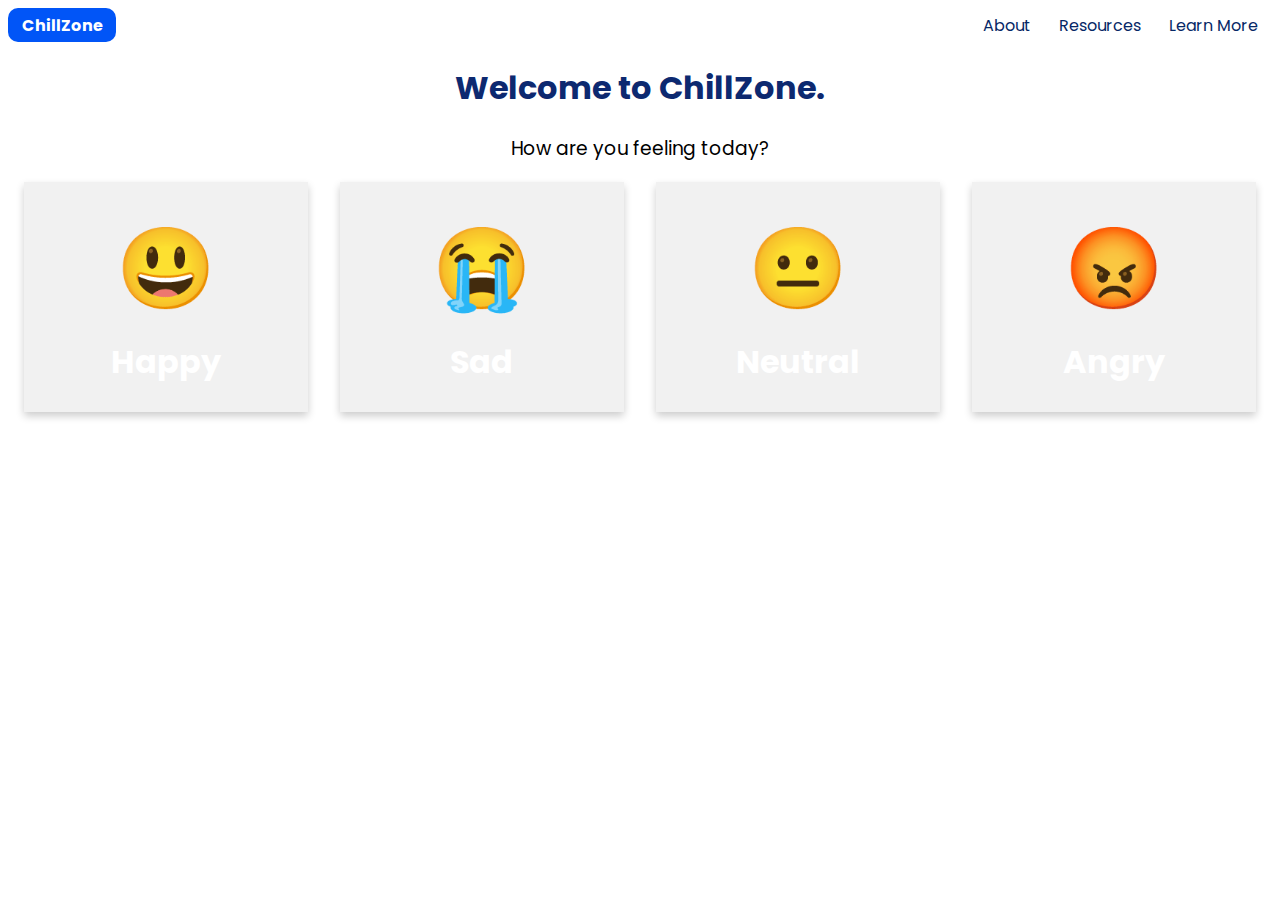
==== index.html @ 434ec3a8 "feat: created card structure" ====
<!Doctype html>
<html>
    <head>
        <link rel="stylesheet" href="files/css/stylesheets.css">
        <script src="myscripts.js"></script>
        <title>ChillZone | Home Page</title>
    </head>

    <body>
        <ul>
            <li style="float:left"><a class="banner" href="#about">ChillZone</a></li>
            <div style="float: right;">
                <li><a href="">About</a></li>
                <li><a href="">Resources</a></li>
                <li><a href="">Learn More</a></li>
            </div>
          </ul>
        <div class = "homepage">
            
            <h1 class="title">Welcome to ChillZone.</h1>
            <h3>How are you feeling today?</h3>

            <div class="cards">
                <div class="card">
                    <h3 class="emoji">😃</h3>
                    <h3 class="subtitle">Happy</h3>
                </div>
                <div class="card">
                    <h3 class="emoji">😭</h3>
                    <h3 class="subtitle">Sad</h3>
                </div>
                <div class="card">
                    <h3 class="emoji">😐</h3>
                    <h3 class="subtitle">Neutral</h3>
                </div>
                <div class="card">
                    <h3 class="emoji">😡</h3>
                    <h3 class="subtitle">Angry</h3>
                </div>
            </div>
            <!-- <a href = "files/happy.html"><button class = "happy">Happy</button></a>
            <a href = "files/sad.html"><button class = "sad">Sad</button></a><br><br>
        

            <a href = "files/angry.html"><button class = "angry">Angry</button></a>
            <a href = "files/neutral.html"><button class = "neutral">Neutral</button></a><br> -->

            <!-- <img src = "images/Logo.JPG" alt = "Logo with name and tree" style = "width: 500px;"> -->
           

        </div>
    </body>

</html>
---- files/css/stylesheets.css ----
/*https://stackoverflow.com/questions/21590343/how-to-display-a-gif-fullscreen-for-a-webpage-background/21590382*/
/*https://codepen.io/MattWindle/pen/perZRG*/

@import url('https://fonts.googleapis.com/css2?family=Poppins:wght@400;700&display=swap');


/* Navbar Code */

ul {
    list-style-type: none;
    margin: 0;
    padding: 0;
    overflow: hidden;
  }
  
  li {
    float: left;
  }
  
  li a {
    display: block;
    color: #062766;
    text-align: center;
    padding: 5px 14px;
    text-decoration: none;
  }
  
  
  .banner {
    background-color: #0155F7;
    color: white;
    border-radius: 10px;
    font-weight: 700;
    width: 5rem;
    height: 1.5rem;
  }

  .cards .card {
    box-shadow: 0 4px 8px 0 rgba(0, 0, 0, 0.2); /* this adds the "card" effect */
    padding: 16px;
    text-align: center;
    width: 20%;
    background-color: #f1f1f1;
  }

  .cards{
      display: flex;
      margin: auto;
      justify-content: space-around;
  }

  .card .emoji{
      font-size: 5rem;
      margin: 10px;
  }

  .card .subtitle{
    font-weight: 700;
    color: white;
    font-size: 2rem;
    margin-top: 10px;
    margin-bottom: 10px;
  }


.homepage{
    text-align: center;
    color: black;
}

body{
    text-align: center;
    color: yellow;
    font-family: 'Poppins', sans-serif;
}

.button{
    border: none;
    color: white;
    padding: 20px;
    text-align: center;
    text-decoration: none;
    display: inline-block;
    font-size: 16px;
    margin: 4px 2px;
    cursor: pointer;
    border-radius: 8px;
    
}

.Logo{
    text-align: left;
}
.happy {
    background-color: yellow;
    width: 200px;
    height: 50px;
}

.sad {
    background-color: blue;
    width: 200px;
    height: 50px;
}


.angry {
    background-color: red;
    width: 200px;
    height: 50px;
}

.neutral {
    background-color: green;
    width: 200px;
    height: 50px;
}

     
.column {
    float: left;
    width: 30%;
    text-align: center;
}

.column1 {
    float: left;
    width: 40%;
    text-align: center;
}

.row:after {
    content: "";
    display: table;
    clear: both;
}

.divide{
    padding: 2px;
    margin: 2px;
}

h3{
    font-weight: normal;
}

.title{
    color: #0D2970;
}
.change{
    color: blue;
}
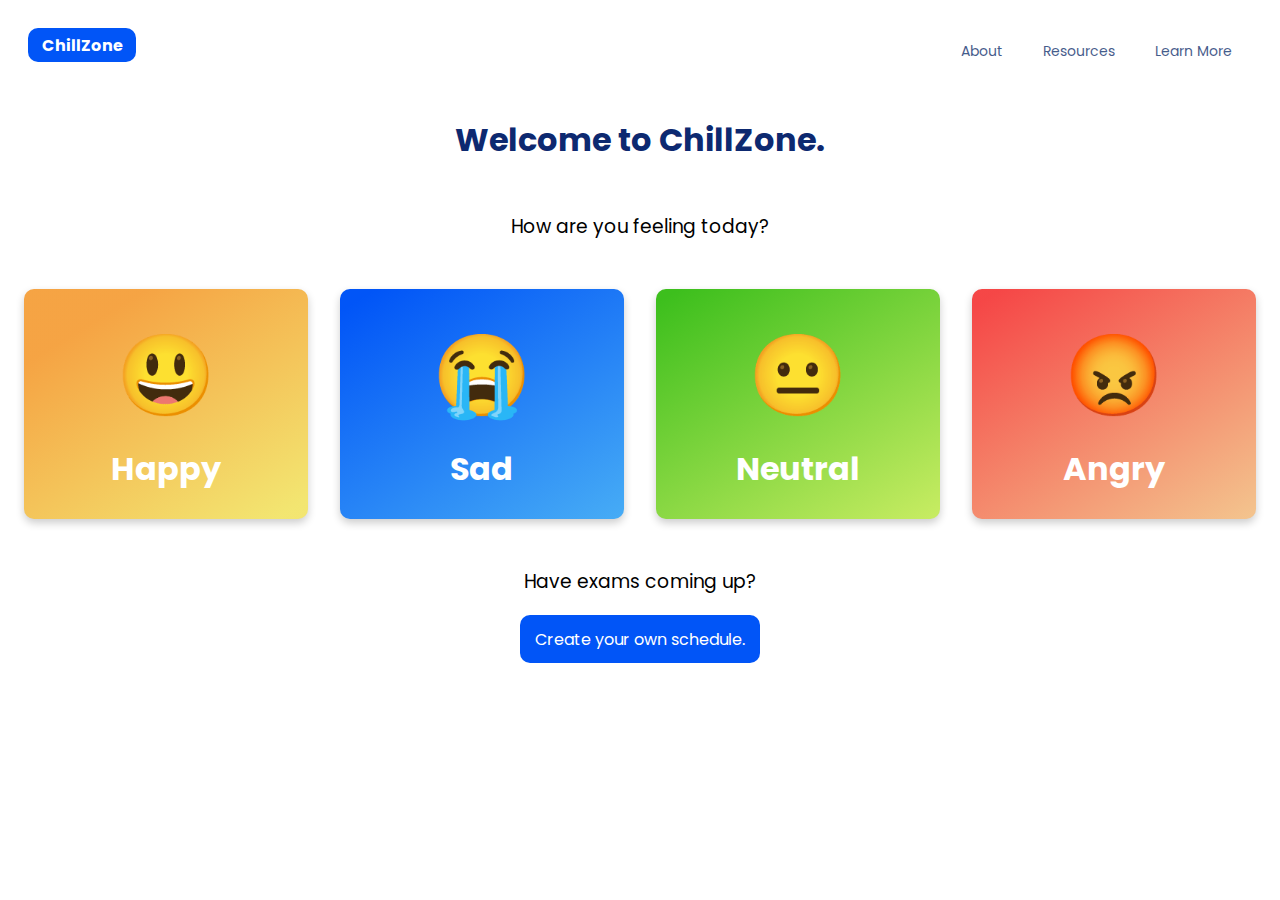
==== commit 2b936087: "feat: finish home page" ====
--- a/index.html
+++ b/index.html
@@ -10,9 +10,9 @@
         <ul>
             <li style="float:left"><a class="banner" href="#about">ChillZone</a></li>
             <div style="float: right;">
-                <li><a href="">About</a></li>
-                <li><a href="">Resources</a></li>
-                <li><a href="">Learn More</a></li>
+                <li><a href="" class="nav-link-ltr nav-link">About</a></li>
+                <li><a href="" class="nav-link-ltr nav-link">Resources</a></li>
+                <li><a href="" class="nav-link-ltr nav-link">Learn More</a></li>
             </div>
           </ul>
         <div class = "homepage">
@@ -21,23 +21,26 @@
             <h3>How are you feeling today?</h3>
 
             <div class="cards">
-                <div class="card">
+                <div class="card orange">
                     <h3 class="emoji">😃</h3>
                     <h3 class="subtitle">Happy</h3>
                 </div>
-                <div class="card">
+                <div class="card blue">
                     <h3 class="emoji">😭</h3>
                     <h3 class="subtitle">Sad</h3>
                 </div>
-                <div class="card">
+                <div class="card green">
                     <h3 class="emoji">😐</h3>
                     <h3 class="subtitle">Neutral</h3>
                 </div>
-                <div class="card">
+                <div class="card red">
                     <h3 class="emoji">😡</h3>
                     <h3 class="subtitle">Angry</h3>
                 </div>
             </div>
+
+            <h3>Have exams coming up?</h3>
+            <button class="exam-button">Create your own schedule.</button>
             <!-- <a href = "files/happy.html"><button class = "happy">Happy</button></a>
             <a href = "files/sad.html"><button class = "sad">Sad</button></a><br><br>
         
--- a/files/css/stylesheets.css
+++ b/files/css/stylesheets.css
@@ -11,10 +11,42 @@
     margin: 0;
     padding: 0;
     overflow: hidden;
+    padding: 20px;
   }
   
   li {
     float: left;
+  }
+
+  .nav-link-ltr::before {
+    width: 0%;
+    bottom: 10px;
+  }
+  
+  .nav-link-ltr:hover::before {
+    width: 100%;
+  }
+
+  .nav-link {
+    font-size: 14px;
+    text-decoration: none;
+    padding: 13px 0px;
+    margin: 0px 20px;
+    display: inline-block;
+    position: relative;
+    opacity: 0.75;
+  }
+  
+  .nav-link:hover {
+    opacity: 1;
+  }
+  
+  .nav-link::before {
+    transition: 300ms;
+    height: 3px;
+    content: "";
+    position: absolute;
+    background-color: #0255F7;
   }
   
   li a {
@@ -35,23 +67,50 @@
     height: 1.5rem;
   }
 
+    /* Cards Code */
+
   .cards .card {
+    transition: all .3s;
     box-shadow: 0 4px 8px 0 rgba(0, 0, 0, 0.2); /* this adds the "card" effect */
     padding: 16px;
     text-align: center;
     width: 20%;
+    border-radius: 10px;
     background-color: #f1f1f1;
   }
 
   .cards{
       display: flex;
       margin: auto;
+      margin-top: 3rem;
       justify-content: space-around;
   }
 
   .card .emoji{
       font-size: 5rem;
       margin: 10px;
+  }
+
+  .card:hover{
+      cursor: pointer;
+      transform: scale(1.05);
+      box-shadow: 0 8px 12px 0 rgba(0, 0, 0, 0.2); /* this adds the "card" effect */
+  }
+
+  .orange{
+    background: linear-gradient(148.8deg, rgba(247, 134, 1, 0.72) 18.69%, rgba(244, 220, 4, 0.54) 95.21%);
+  }
+
+  .blue{
+    background: linear-gradient(148.62deg, #0155F7 5.38%, rgba(1, 144, 247, 0.71) 100%);
+  }
+
+  .green{
+    background: linear-gradient(148.86deg, #3DBF1D 3.45%, rgba(187, 235, 51, 0.75) 100%);
+  }
+
+  .red{
+    background: linear-gradient(148.14deg, rgba(247, 1, 1, 0.71) 4.39%, rgba(247, 134, 1, 0.41) 100%);
   }
 
   .card .subtitle{
@@ -66,6 +125,23 @@
 .homepage{
     text-align: center;
     color: black;
+}
+
+.exam-button{
+    color: #FFFFFF;
+    background: #0155F7;
+    border-radius: 10px;
+    transition: background 1s;
+    height: 3rem;
+    width: 15rem;
+    border: none;
+    font-size: 1rem;
+    font-family: 'Poppins', sans-serif;
+}
+
+.exam-button:hover{
+    cursor: pointer;
+    background: #0a41af;
 }
 
 body{
@@ -142,6 +218,7 @@
 
 h3{
     font-weight: normal;
+    margin-top: 3rem;
 }
 
 .title{
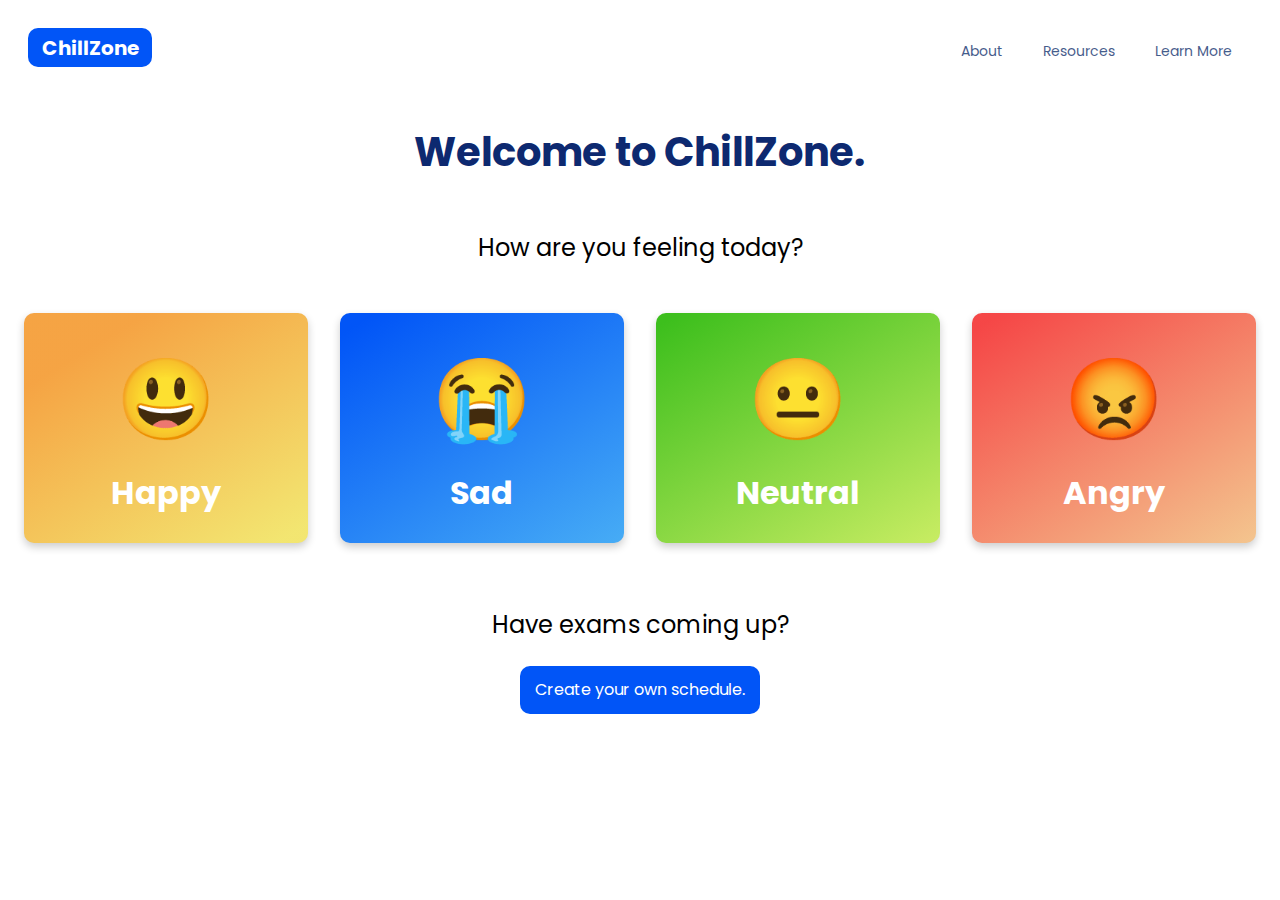
==== commit 81cbd2e4: "feat: update home page" ====
--- a/index.html
+++ b/index.html
@@ -21,25 +21,25 @@
             <h3>How are you feeling today?</h3>
 
             <div class="cards">
-                <div class="card orange">
+                <div class="card orange" id="happy">
                     <h3 class="emoji">😃</h3>
                     <h3 class="subtitle">Happy</h3>
                 </div>
-                <div class="card blue">
+                <div class="card blue" id="sad">
                     <h3 class="emoji">😭</h3>
                     <h3 class="subtitle">Sad</h3>
                 </div>
-                <div class="card green">
+                <div class="card green" id="neutral">
                     <h3 class="emoji">😐</h3>
                     <h3 class="subtitle">Neutral</h3>
                 </div>
-                <div class="card red">
+                <div class="card red" id="angry">
                     <h3 class="emoji">😡</h3>
                     <h3 class="subtitle">Angry</h3>
                 </div>
             </div>
 
-            <h3>Have exams coming up?</h3>
+            <h3 style="margin-top: 4rem;">Have exams coming up?</h3>
             <button class="exam-button">Create your own schedule.</button>
             <!-- <a href = "files/happy.html"><button class = "happy">Happy</button></a>
             <a href = "files/sad.html"><button class = "sad">Sad</button></a><br><br>
@@ -52,6 +52,7 @@
            
 
         </div>
+        <script src="https://code.jquery.com/jquery-3.6.0.min.js" integrity="sha256-/xUj+3OJU5yExlq6GSYGSHk7tPXikynS7ogEvDej/m4=" crossorigin="anonymous"></script>
     </body>
 
 </html>
--- a/files/css/stylesheets.css
+++ b/files/css/stylesheets.css
@@ -63,8 +63,9 @@
     color: white;
     border-radius: 10px;
     font-weight: 700;
-    width: 5rem;
-    height: 1.5rem;
+    font-size: 20px;
+    width: 6rem;
+    height: 1.8rem;
   }
 
     /* Cards Code */
@@ -219,10 +220,12 @@
 h3{
     font-weight: normal;
     margin-top: 3rem;
+    font-size: 1.5rem;
 }
 
 .title{
     color: #0D2970;
+    font-size: 2.5rem;
 }
 .change{
     color: blue;
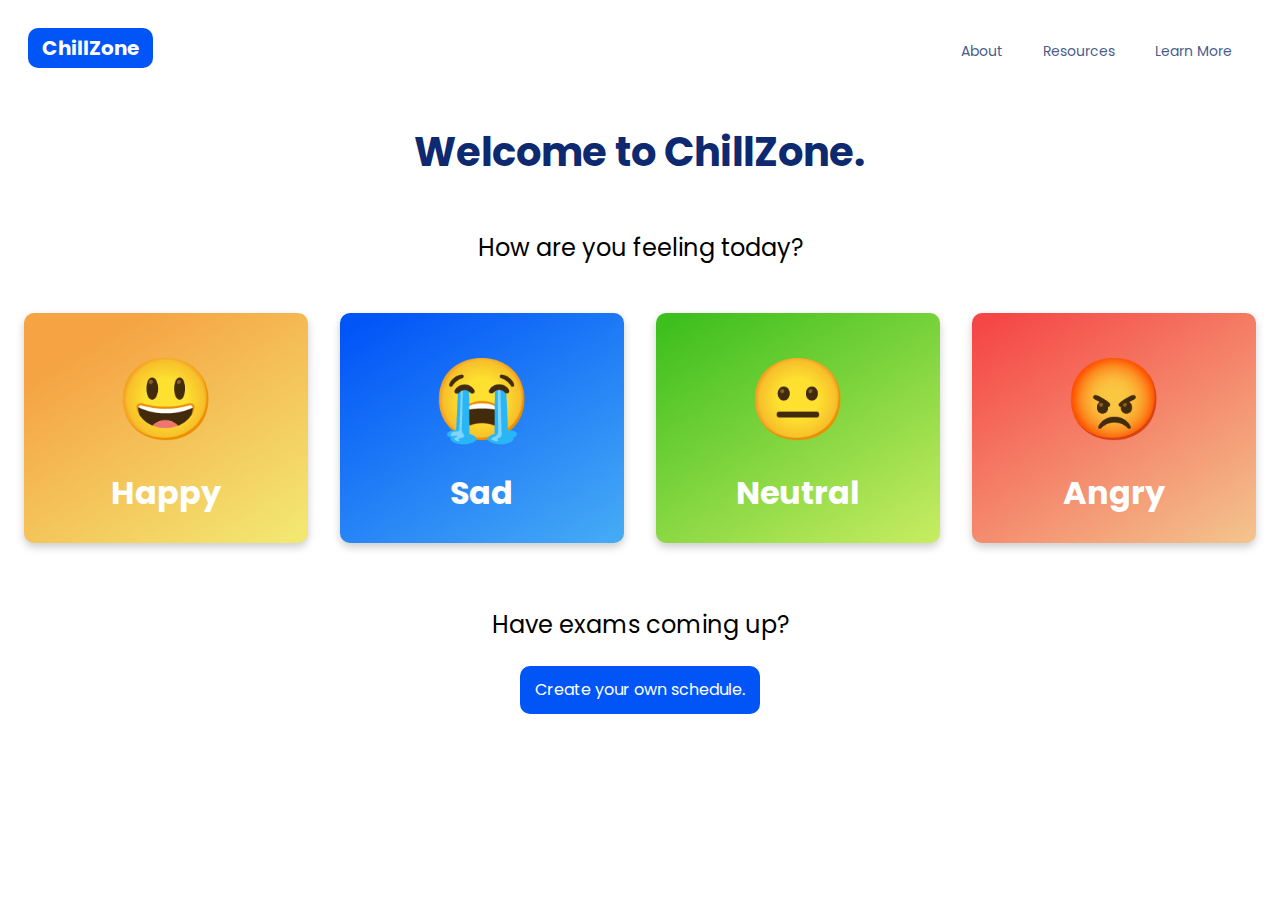
==== commit b3876ddb: "feat: finished hourglass form" ====
--- a/index.html
+++ b/index.html
@@ -2,19 +2,20 @@
 <html>
     <head>
         <link rel="stylesheet" href="files/css/stylesheets.css">
+        <script src="./files/css/form.css"></script>
         <script src="myscripts.js"></script>
         <title>ChillZone | Home Page</title>
     </head>
 
     <body>
         <ul>
-            <li style="float:left"><a class="banner" href="#about">ChillZone</a></li>
+            <li style="float:left"><a class="banner" href="../index.html">ChillZone</a></li>
             <div style="float: right;">
                 <li><a href="" class="nav-link-ltr nav-link">About</a></li>
                 <li><a href="" class="nav-link-ltr nav-link">Resources</a></li>
                 <li><a href="" class="nav-link-ltr nav-link">Learn More</a></li>
             </div>
-          </ul>
+        </ul>
         <div class = "homepage">
             
             <h1 class="title">Welcome to ChillZone.</h1>
@@ -40,7 +41,7 @@
             </div>
 
             <h3 style="margin-top: 4rem;">Have exams coming up?</h3>
-            <button class="exam-button">Create your own schedule.</button>
+            <button class="exam-button" id="form">Create your own schedule.</button>
             <!-- <a href = "files/happy.html"><button class = "happy">Happy</button></a>
             <a href = "files/sad.html"><button class = "sad">Sad</button></a><br><br>
         
@@ -53,6 +54,7 @@
 
         </div>
         <script src="https://code.jquery.com/jquery-3.6.0.min.js" integrity="sha256-/xUj+3OJU5yExlq6GSYGSHk7tPXikynS7ogEvDej/m4=" crossorigin="anonymous"></script>
+        <script src="files/js/home.js"></script>
     </body>
 
 </html>
--- a/files/css/stylesheets.css
+++ b/files/css/stylesheets.css
@@ -64,8 +64,6 @@
     border-radius: 10px;
     font-weight: 700;
     font-size: 20px;
-    width: 6rem;
-    height: 1.8rem;
   }
 
     /* Cards Code */
@@ -146,8 +144,6 @@
 }
 
 body{
-    text-align: center;
-    color: yellow;
     font-family: 'Poppins', sans-serif;
 }
 
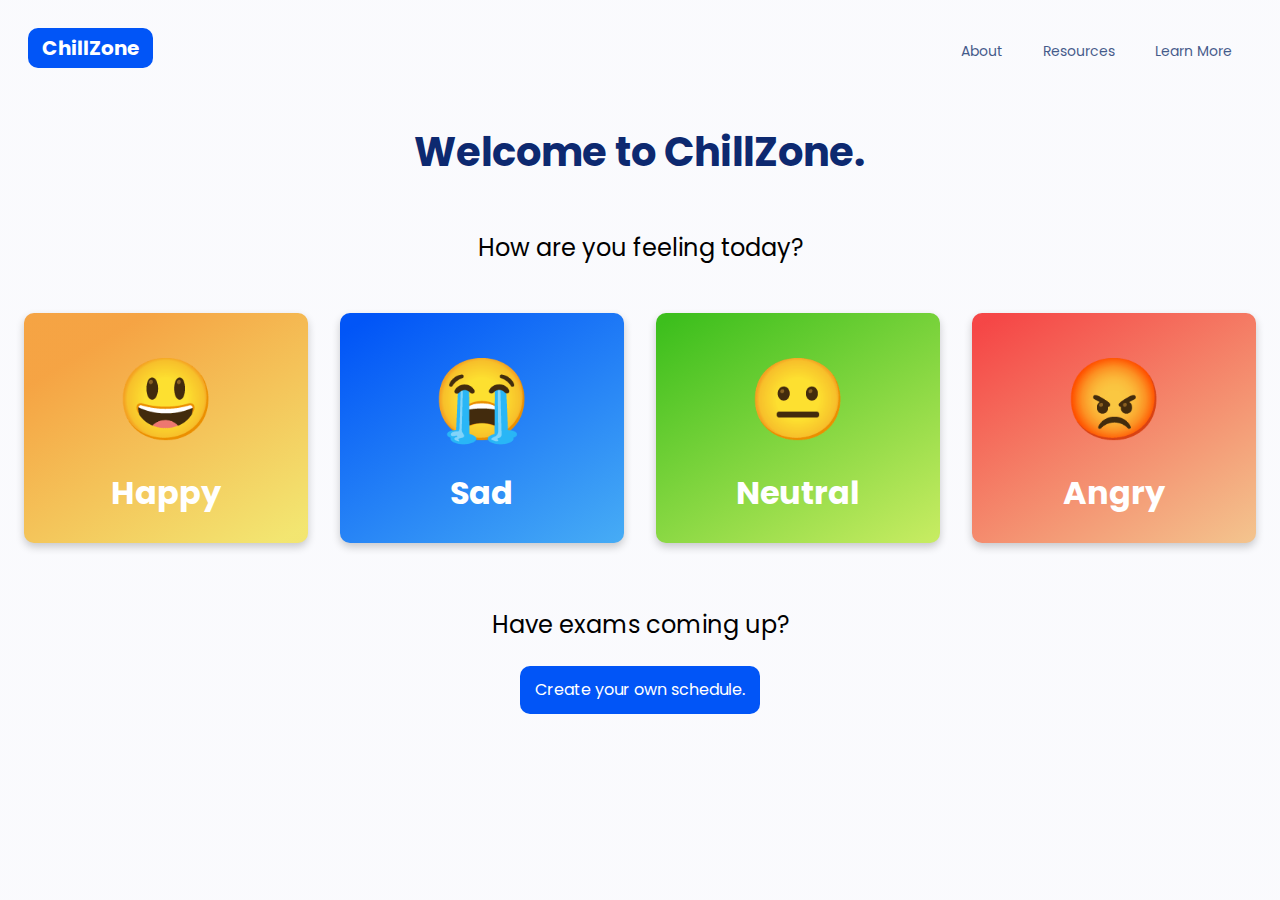
==== commit 8aa3db32: "feat: added details" ====
--- a/index.html
+++ b/index.html
@@ -1,19 +1,20 @@
 <!Doctype html>
 <html>
     <head>
+        <link rel="stylesheet" href="files/css/home.css"></script>
         <link rel="stylesheet" href="files/css/stylesheets.css">
-        <script src="./files/css/form.css"></script>
+        <script src="files/css/form.css"></script>
         <script src="myscripts.js"></script>
         <title>ChillZone | Home Page</title>
     </head>
 
     <body>
         <ul>
-            <li style="float:left"><a class="banner" href="../index.html">ChillZone</a></li>
+            <li style="float:left"><a class="banner">ChillZone</a></li>
             <div style="float: right;">
-                <li><a href="" class="nav-link-ltr nav-link">About</a></li>
-                <li><a href="" class="nav-link-ltr nav-link">Resources</a></li>
-                <li><a href="" class="nav-link-ltr nav-link">Learn More</a></li>
+                <li><a href="files/about.html" class="nav-link-ltr nav-link">About</a></li>
+                <li><a href="files/resources.html" class="nav-link-ltr nav-link">Resources</a></li>
+                <li><a href="files/learn.html" class="nav-link-ltr nav-link">Learn More</a></li>
             </div>
         </ul>
         <div class = "homepage">
@@ -42,16 +43,6 @@
 
             <h3 style="margin-top: 4rem;">Have exams coming up?</h3>
             <button class="exam-button" id="form">Create your own schedule.</button>
-            <!-- <a href = "files/happy.html"><button class = "happy">Happy</button></a>
-            <a href = "files/sad.html"><button class = "sad">Sad</button></a><br><br>
-        
-
-            <a href = "files/angry.html"><button class = "angry">Angry</button></a>
-            <a href = "files/neutral.html"><button class = "neutral">Neutral</button></a><br> -->
-
-            <!-- <img src = "images/Logo.JPG" alt = "Logo with name and tree" style = "width: 500px;"> -->
-           
-
         </div>
         <script src="https://code.jquery.com/jquery-3.6.0.min.js" integrity="sha256-/xUj+3OJU5yExlq6GSYGSHk7tPXikynS7ogEvDej/m4=" crossorigin="anonymous"></script>
         <script src="files/js/home.js"></script>
--- a/files/css/home.css
+++ b/files/css/home.css
@@ -0,0 +1,8 @@
+body{
+    color: red !important;
+    height: 100%;
+    background-size: cover;
+    background-image:
+    linear-gradient(to bottom, rgba(245, 246, 252, 0.52), rgba(245, 246, 252, 0.52)),
+    url('https://images.unsplash.com/photo-1418065460487-3e41a6c84dc5?ixid=MnwxMjA3fDB8MHxwaG90by1wYWdlfHx8fGVufDB8fHx8&ixlib=rb-1.2.1&auto=format&fit=crop&w=1650&q=80');
+}--- a/files/css/stylesheets.css
+++ b/files/css/stylesheets.css
@@ -55,6 +55,11 @@
     text-align: center;
     padding: 5px 14px;
     text-decoration: none;
+  }
+
+  a .active {
+    padding-bottom: 3px;
+    border-bottom: 3px solid #0155F7;
   }
   
   
